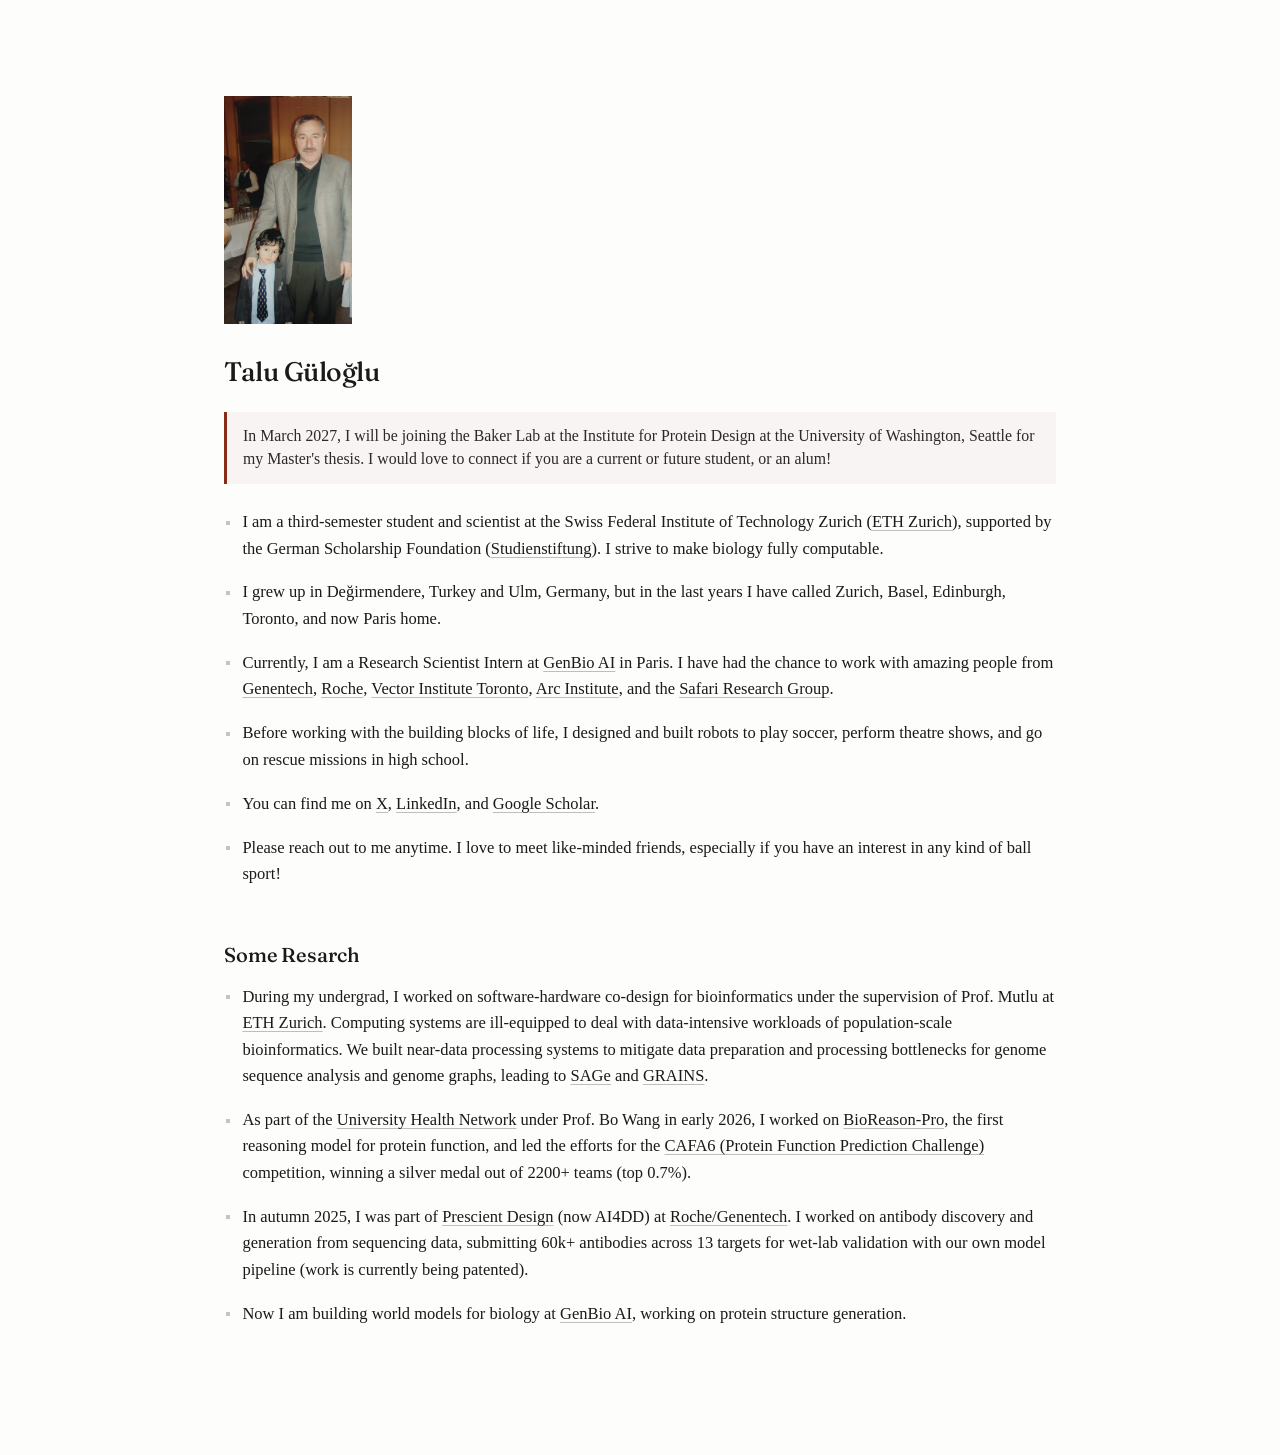
==== index.html @ f1e44e34 "first commit" ====
<!DOCTYPE html>
<html lang="en">
<head>
<meta charset="utf-8">
<meta name="viewport" content="width=device-width, initial-scale=1">
<title>Talu Güloğlu</title>
<meta name="description" content="I'm a computer scientist working on machine learning for proteins.">
<link rel="preconnect" href="https://fonts.googleapis.com">
<link rel="preconnect" href="https://fonts.gstatic.com" crossorigin>
<link href="https://fonts.googleapis.com/css2?family=Fraunces:opsz,wght@9..144,400;9..144,500&display=swap" rel="stylesheet">
<style>
  html{-webkit-text-size-adjust:100%}
  body{
    margin:0 auto;
    max-width:52rem;
    padding:6rem 1.5rem 8rem;
    background:#fdfdfc;
    color:#1a1a18;
    font:400 16.5px/1.6 Charter,"Iowan Old Style","Palatino Linotype",Palatino,"Book Antiqua",Georgia,serif;
    -webkit-font-smoothing:antialiased;
    text-rendering:optimizeLegibility;
  }

  /* The only image on the page. Replace portrait.jpg with a real photo —
     square crop, at least 400×400. Delete this element to lose it entirely. */
  .portrait{
    display:block;
    width:8rem;height:auto;
    height:auto;
    background:#eeeeea;
    margin:0 0 2.1rem;
  }

  /* Headings are sized in em, so they scale off the body text: h1 is 1.62×
     the body, h2 is 1.22×. Change those two numbers to retune the hierarchy. */
  h1,h2{
    font-family:"Fraunces",Charter,Georgia,serif;
    font-optical-sizing:auto;
    font-weight:500;
  }
  h1{
    font-size:1.62em;
    line-height:1.15;
    letter-spacing:-.017em;
    margin:0 0 1.5rem;
  }
  h2{
    font-size:1.22em;
    line-height:1.3;
    letter-spacing:-.006em;
    margin:3.4rem 0 1rem;
  }
  .announcement{
    margin:0 0 1.6rem;
    padding:.8rem 1rem;
    border-left:3px solid #8a2b18;
    background:rgba(138,43,24,.04);
    color:#2a2a26;
    font-size:.96em;
    line-height:1.45;
  }

  ul{margin:0;padding:0;list-style:none}
  li{position:relative;padding-left:1.15rem;margin:0 0 1.1rem}
  li::before{
    content:"";
    position:absolute;left:.15rem;top:.7em;
    width:4px;height:4px;
    background:#c6c5bd;
  }
  li:last-child{margin-bottom:0}
  a{
    color:inherit;
    text-decoration:underline;
    text-decoration-color:rgba(26,26,24,.28);
    text-decoration-thickness:.5px;
    text-underline-offset:3px;
  }
  a:hover{color:#8a2b18;text-decoration-color:#8a2b18}
  a:focus-visible{outline:2px solid #8a2b18;outline-offset:2px}

  @media (max-width:600px){
    body{padding:3.25rem 1.35rem 5rem;font-size:15.75px}
    h2{margin-top:2.9rem}
    .portrait{width:6.5rem;height:auto;margin-bottom:1.65rem}
  }
</style>
</head>
<body>

<img class="portrait" src="portrait.jpg" alt="Portrait of Talu Güloğlu">

<h1>Talu Güloğlu</h1>

<div class="announcement">
  In March 2027, I will be joining the Baker Lab at the Institute for Protein Design at the University of Washington, Seattle for my Master's thesis. I would love to connect if you are a current or future student, or an alum!
</div>

<ul>
  <li>I am a third-semester student and scientist at the Swiss Federal Institute of Technology Zurich (<a href="https://ethz.ch">ETH Zurich</a>), supported by the German Scholarship Foundation (<a href="https://www.studienstiftung.de">Studienstiftung</a>). I strive to make biology fully computable.</li>
  <li>I grew up in Değirmendere, Turkey and Ulm, Germany, but in the last years I have called Zurich, Basel, Edinburgh, Toronto, and now Paris home.</li>
  <li>Currently, I am a Research Scientist Intern at <a href="https://genbio.ai">GenBio AI</a> in Paris. I have had the chance to work with amazing people from <a href="https://www.gene.com">Genentech</a>, <a href="https://www.roche.com">Roche</a>, <a href="https://vectorinstitute.ai">Vector Institute Toronto</a>, <a href="https://arcinstitute.org">Arc Institute</a>, and the <a href="https://safari.ethz.ch">Safari Research Group</a>.</li>
  <li>Before working with the building blocks of life, I designed and built robots to play soccer, perform theatre shows, and go on rescue missions in high school.</li>
  <li>You can find me on <a href="https://x.com/gueloglut">X</a>, <a href="https://www.linkedin.com/in/talu-gueloglu/">LinkedIn</a>, and <a href="https://scholar.google.com/citations?user=eGjn_q0AAAAJ&hl=en">Google Scholar</a>.</li>
  <li>Please reach out to me anytime. I love to meet like-minded friends, especially if you have an interest in any kind of ball sport!</li>
</ul>

<h2>Some Resarch</h2>
<ul>
  <li>During my undergrad, I worked on software-hardware co-design for bioinformatics under the supervision of Prof. Mutlu at <a href="https://ethz.ch">ETH Zurich</a>. Computing systems are ill-equipped to deal with data-intensive workloads of population-scale bioinformatics. We built near-data processing systems to mitigate data preparation and processing bottlenecks for genome sequence analysis and genome graphs, leading to <a href="https://scholar.google.com/scholar?q=SAGe%3A+A+Lightweight+Algorithm-Architecture+Co-Design+for+Mitigating+The+Data+Preparation+Bottleneck+in+Large-Scale+Genome+Sequence+Analysis">SAGe</a> and <a href="https://scholar.google.com/scholar?q=GRAINS%3A+Storage-Aware+Algorithm-Architecture+Co-Design+Enabling+High-Performance+and+Low-Cost+Graph-Based+Genome+Analysis">GRAINS</a>.</li>
  <li>As part of the <a href="https://www.uhn.ca">University Health Network</a> under Prof. Bo Wang in early 2026, I worked on <a href="https://scholar.google.com/scholar?q=BioReason-Pro">BioReason-Pro</a>, the first reasoning model for protein function, and led the efforts for the <a href="https://biofunctionprediction.org">CAFA6 (Protein Function Prediction Challenge)</a> competition, winning a silver medal out of 2200+ teams (top 0.7%).</li>
  <li>In autumn 2025, I was part of <a href="https://www.gene.com">Prescient Design</a> (now AI4DD) at <a href="https://www.gene.com">Roche/Genentech</a>. I worked on antibody discovery and generation from sequencing data, submitting 60k+ antibodies across 13 targets for wet-lab validation with our own model pipeline (work is currently being patented).</li>
  <li>Now I am building world models for biology at <a href="https://genbio.ai">GenBio AI</a>, working on protein structure generation.</li>
</ul>

</body>
</html>
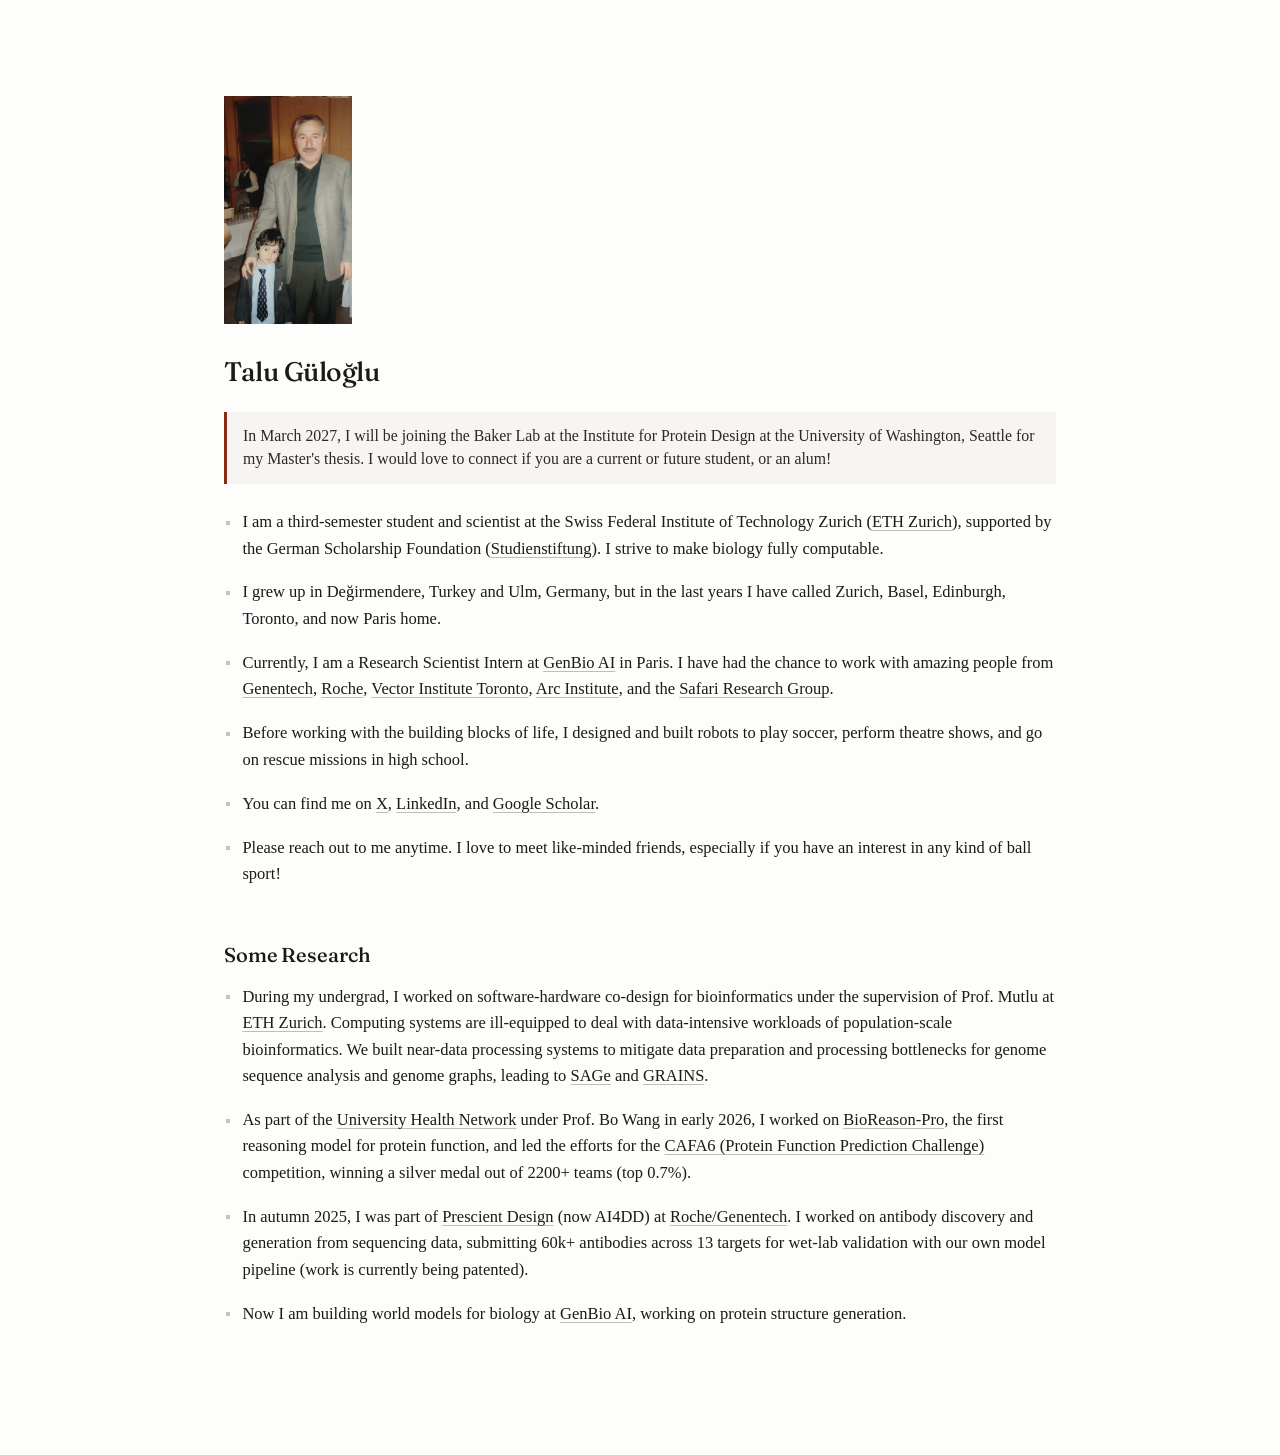
==== commit f6ff49cf: "Fix research heading typo" ====
--- a/index.html
+++ b/index.html
@@ -105,7 +105,7 @@
   <li>Please reach out to me anytime. I love to meet like-minded friends, especially if you have an interest in any kind of ball sport!</li>
 </ul>
 
-<h2>Some Resarch</h2>
+<h2>Some Research</h2>
 <ul>
   <li>During my undergrad, I worked on software-hardware co-design for bioinformatics under the supervision of Prof. Mutlu at <a href="https://ethz.ch">ETH Zurich</a>. Computing systems are ill-equipped to deal with data-intensive workloads of population-scale bioinformatics. We built near-data processing systems to mitigate data preparation and processing bottlenecks for genome sequence analysis and genome graphs, leading to <a href="https://scholar.google.com/scholar?q=SAGe%3A+A+Lightweight+Algorithm-Architecture+Co-Design+for+Mitigating+The+Data+Preparation+Bottleneck+in+Large-Scale+Genome+Sequence+Analysis">SAGe</a> and <a href="https://scholar.google.com/scholar?q=GRAINS%3A+Storage-Aware+Algorithm-Architecture+Co-Design+Enabling+High-Performance+and+Low-Cost+Graph-Based+Genome+Analysis">GRAINS</a>.</li>
   <li>As part of the <a href="https://www.uhn.ca">University Health Network</a> under Prof. Bo Wang in early 2026, I worked on <a href="https://scholar.google.com/scholar?q=BioReason-Pro">BioReason-Pro</a>, the first reasoning model for protein function, and led the efforts for the <a href="https://biofunctionprediction.org">CAFA6 (Protein Function Prediction Challenge)</a> competition, winning a silver medal out of 2200+ teams (top 0.7%).</li>
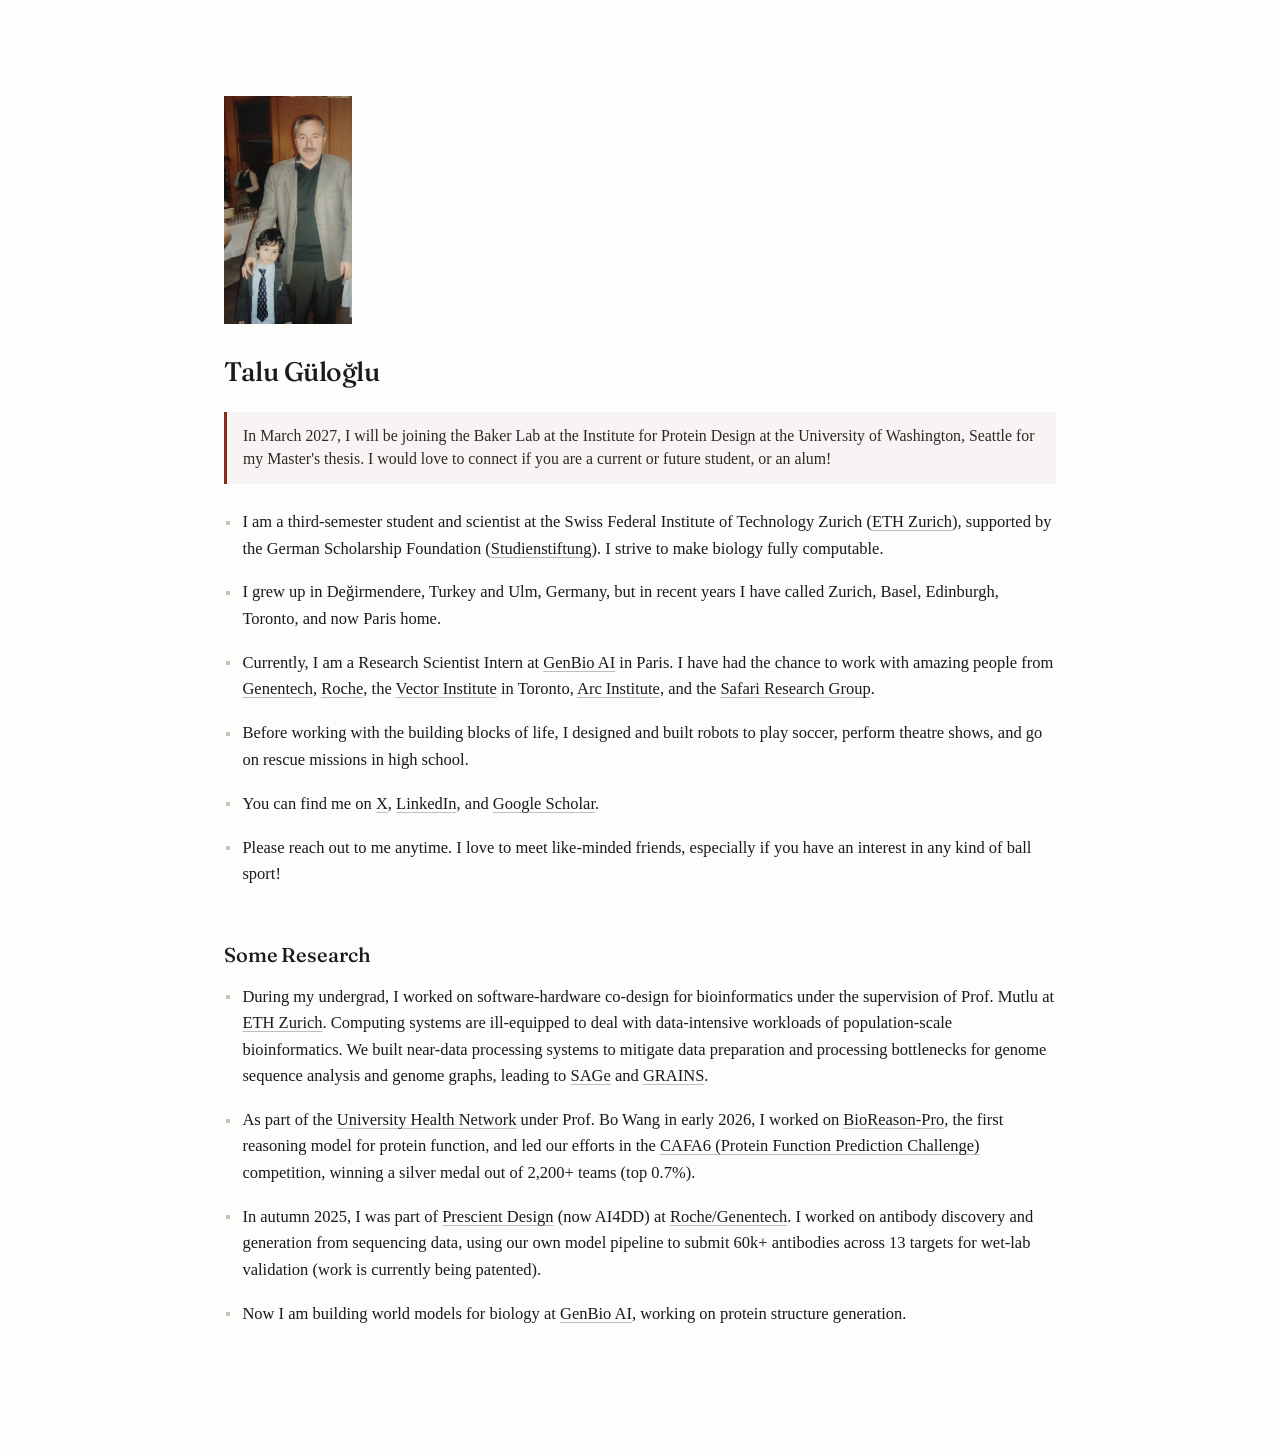
==== commit f5bc6114: "Proofread website copy" ====
--- a/index.html
+++ b/index.html
@@ -98,8 +98,8 @@
 
 <ul>
   <li>I am a third-semester student and scientist at the Swiss Federal Institute of Technology Zurich (<a href="https://ethz.ch">ETH Zurich</a>), supported by the German Scholarship Foundation (<a href="https://www.studienstiftung.de">Studienstiftung</a>). I strive to make biology fully computable.</li>
-  <li>I grew up in Değirmendere, Turkey and Ulm, Germany, but in the last years I have called Zurich, Basel, Edinburgh, Toronto, and now Paris home.</li>
-  <li>Currently, I am a Research Scientist Intern at <a href="https://genbio.ai">GenBio AI</a> in Paris. I have had the chance to work with amazing people from <a href="https://www.gene.com">Genentech</a>, <a href="https://www.roche.com">Roche</a>, <a href="https://vectorinstitute.ai">Vector Institute Toronto</a>, <a href="https://arcinstitute.org">Arc Institute</a>, and the <a href="https://safari.ethz.ch">Safari Research Group</a>.</li>
+  <li>I grew up in Değirmendere, Turkey and Ulm, Germany, but in recent years I have called Zurich, Basel, Edinburgh, Toronto, and now Paris home.</li>
+  <li>Currently, I am a Research Scientist Intern at <a href="https://genbio.ai">GenBio AI</a> in Paris. I have had the chance to work with amazing people from <a href="https://www.gene.com">Genentech</a>, <a href="https://www.roche.com">Roche</a>, the <a href="https://vectorinstitute.ai">Vector Institute</a> in Toronto, <a href="https://arcinstitute.org">Arc Institute</a>, and the <a href="https://safari.ethz.ch">Safari Research Group</a>.</li>
   <li>Before working with the building blocks of life, I designed and built robots to play soccer, perform theatre shows, and go on rescue missions in high school.</li>
   <li>You can find me on <a href="https://x.com/gueloglut">X</a>, <a href="https://www.linkedin.com/in/talu-gueloglu/">LinkedIn</a>, and <a href="https://scholar.google.com/citations?user=eGjn_q0AAAAJ&hl=en">Google Scholar</a>.</li>
   <li>Please reach out to me anytime. I love to meet like-minded friends, especially if you have an interest in any kind of ball sport!</li>
@@ -108,8 +108,8 @@
 <h2>Some Research</h2>
 <ul>
   <li>During my undergrad, I worked on software-hardware co-design for bioinformatics under the supervision of Prof. Mutlu at <a href="https://ethz.ch">ETH Zurich</a>. Computing systems are ill-equipped to deal with data-intensive workloads of population-scale bioinformatics. We built near-data processing systems to mitigate data preparation and processing bottlenecks for genome sequence analysis and genome graphs, leading to <a href="https://scholar.google.com/scholar?q=SAGe%3A+A+Lightweight+Algorithm-Architecture+Co-Design+for+Mitigating+The+Data+Preparation+Bottleneck+in+Large-Scale+Genome+Sequence+Analysis">SAGe</a> and <a href="https://scholar.google.com/scholar?q=GRAINS%3A+Storage-Aware+Algorithm-Architecture+Co-Design+Enabling+High-Performance+and+Low-Cost+Graph-Based+Genome+Analysis">GRAINS</a>.</li>
-  <li>As part of the <a href="https://www.uhn.ca">University Health Network</a> under Prof. Bo Wang in early 2026, I worked on <a href="https://scholar.google.com/scholar?q=BioReason-Pro">BioReason-Pro</a>, the first reasoning model for protein function, and led the efforts for the <a href="https://biofunctionprediction.org">CAFA6 (Protein Function Prediction Challenge)</a> competition, winning a silver medal out of 2200+ teams (top 0.7%).</li>
-  <li>In autumn 2025, I was part of <a href="https://www.gene.com">Prescient Design</a> (now AI4DD) at <a href="https://www.gene.com">Roche/Genentech</a>. I worked on antibody discovery and generation from sequencing data, submitting 60k+ antibodies across 13 targets for wet-lab validation with our own model pipeline (work is currently being patented).</li>
+  <li>As part of the <a href="https://www.uhn.ca">University Health Network</a> under Prof. Bo Wang in early 2026, I worked on <a href="https://scholar.google.com/scholar?q=BioReason-Pro">BioReason-Pro</a>, the first reasoning model for protein function, and led our efforts in the <a href="https://biofunctionprediction.org">CAFA6 (Protein Function Prediction Challenge)</a> competition, winning a silver medal out of 2,200+ teams (top 0.7%).</li>
+  <li>In autumn 2025, I was part of <a href="https://www.gene.com">Prescient Design</a> (now AI4DD) at <a href="https://www.gene.com">Roche/Genentech</a>. I worked on antibody discovery and generation from sequencing data, using our own model pipeline to submit 60k+ antibodies across 13 targets for wet-lab validation (work is currently being patented).</li>
   <li>Now I am building world models for biology at <a href="https://genbio.ai">GenBio AI</a>, working on protein structure generation.</li>
 </ul>
 
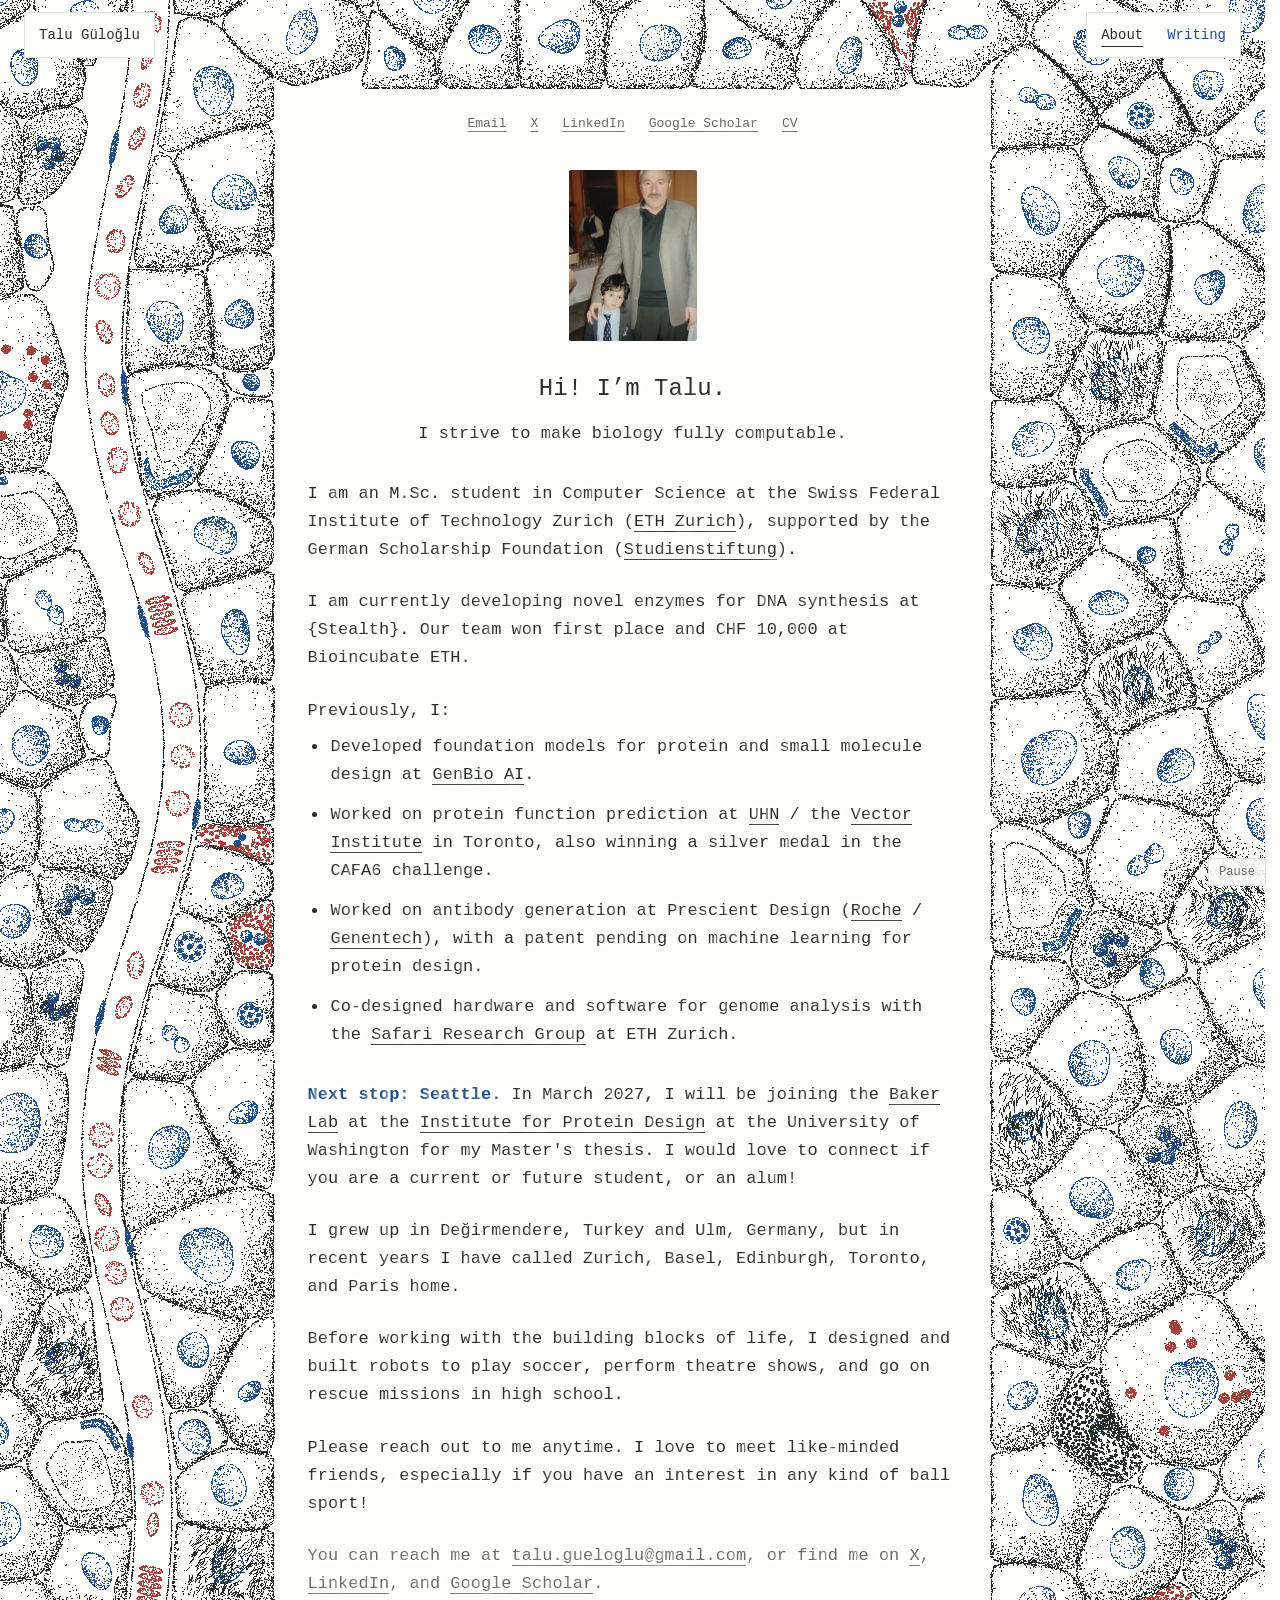
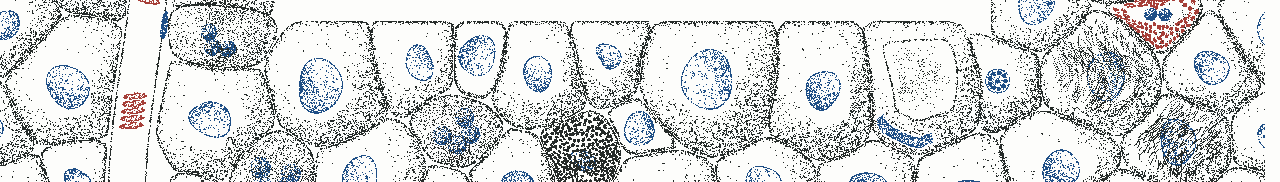
==== commit d0a101da: "Replace homepage with living-tissue site A stippled, animated tissue grows around the text: six tiss" ====
--- a/index.html
+++ b/index.html
@@ -1,117 +1,61 @@
-<!DOCTYPE html>
+<!doctype html>
 <html lang="en">
 <head>
-<meta charset="utf-8">
-<meta name="viewport" content="width=device-width, initial-scale=1">
-<title>Talu Güloğlu</title>
-<meta name="description" content="I'm a computer scientist working on machine learning for proteins.">
-<link rel="preconnect" href="https://fonts.googleapis.com">
-<link rel="preconnect" href="https://fonts.gstatic.com" crossorigin>
-<link href="https://fonts.googleapis.com/css2?family=Fraunces:opsz,wght@9..144,400;9..144,500&display=swap" rel="stylesheet">
-<style>
-  html{-webkit-text-size-adjust:100%}
-  body{
-    margin:0 auto;
-    max-width:52rem;
-    padding:6rem 1.5rem 8rem;
-    background:#fdfdfc;
-    color:#1a1a18;
-    font:400 16.5px/1.6 Charter,"Iowan Old Style","Palatino Linotype",Palatino,"Book Antiqua",Georgia,serif;
-    -webkit-font-smoothing:antialiased;
-    text-rendering:optimizeLegibility;
-  }
-
-  /* The only image on the page. Replace portrait.jpg with a real photo —
-     square crop, at least 400×400. Delete this element to lose it entirely. */
-  .portrait{
-    display:block;
-    width:8rem;height:auto;
-    height:auto;
-    background:#eeeeea;
-    margin:0 0 2.1rem;
-  }
-
-  /* Headings are sized in em, so they scale off the body text: h1 is 1.62×
-     the body, h2 is 1.22×. Change those two numbers to retune the hierarchy. */
-  h1,h2{
-    font-family:"Fraunces",Charter,Georgia,serif;
-    font-optical-sizing:auto;
-    font-weight:500;
-  }
-  h1{
-    font-size:1.62em;
-    line-height:1.15;
-    letter-spacing:-.017em;
-    margin:0 0 1.5rem;
-  }
-  h2{
-    font-size:1.22em;
-    line-height:1.3;
-    letter-spacing:-.006em;
-    margin:3.4rem 0 1rem;
-  }
-  .announcement{
-    margin:0 0 1.6rem;
-    padding:.8rem 1rem;
-    border-left:3px solid #8a2b18;
-    background:rgba(138,43,24,.04);
-    color:#2a2a26;
-    font-size:.96em;
-    line-height:1.45;
-  }
-
-  ul{margin:0;padding:0;list-style:none}
-  li{position:relative;padding-left:1.15rem;margin:0 0 1.1rem}
-  li::before{
-    content:"";
-    position:absolute;left:.15rem;top:.7em;
-    width:4px;height:4px;
-    background:#c6c5bd;
-  }
-  li:last-child{margin-bottom:0}
-  a{
-    color:inherit;
-    text-decoration:underline;
-    text-decoration-color:rgba(26,26,24,.28);
-    text-decoration-thickness:.5px;
-    text-underline-offset:3px;
-  }
-  a:hover{color:#8a2b18;text-decoration-color:#8a2b18}
-  a:focus-visible{outline:2px solid #8a2b18;outline-offset:2px}
-
-  @media (max-width:600px){
-    body{padding:3.25rem 1.35rem 5rem;font-size:15.75px}
-    h2{margin-top:2.9rem}
-    .portrait{width:6.5rem;height:auto;margin-bottom:1.65rem}
-  }
-</style>
+  <meta charset="utf-8">
+  <meta name="viewport" content="width=device-width, initial-scale=1">
+  <meta name="description" content="Talu Güloğlu — working to make biology fully computable. Developing novel enzymes for DNA synthesis and studying at ETH Zurich.">
+  <meta name="theme-color" content="#fdfdfb">
+  <meta name="author" content="Talu Güloğlu">
+  <meta property="og:type" content="profile">
+  <meta property="og:title" content="Talu Güloğlu">
+  <meta property="og:description" content="Developing novel enzymes for DNA synthesis at {Stealth}. Student at ETH Zurich and joining the Baker Lab in 2027.">
+  <meta name="twitter:card" content="summary">
+  <meta name="twitter:site" content="@gueloglut">
+  <title>Talu Güloğlu</title>
+  <link rel="icon" href="favicon.svg" type="image/svg+xml">
+  <link rel="preload" href="portrait-256.webp" as="image" type="image/webp">
+  <script type="application/ld+json">{"@context":"https://schema.org","@type":"Person","name":"Talu Güloğlu","description":"Developing novel enzymes for DNA synthesis. Working to make biology fully computable.","affiliation":[{"@type":"CollegeOrUniversity","name":"ETH Zurich"}],"sameAs":["https://x.com/gueloglut","https://www.linkedin.com/in/talu-gueloglu/","https://scholar.google.com/citations?user=eGjn_q0AAAAJ"]}</script>
+  <link rel="stylesheet" href="tissue.css?v=20261120">
 </head>
 <body>
-
-<img class="portrait" src="portrait.jpg" alt="Portrait of Talu Güloğlu">
-
-<h1>Talu Güloğlu</h1>
-
-<div class="announcement">
-  In March 2027, I will be joining the Baker Lab at the Institute for Protein Design at the University of Washington, Seattle for my Master's thesis. I would love to connect if you are a current or future student, or an alum!
-</div>
-
-<ul>
-  <li>I am a third-semester student and scientist at the Swiss Federal Institute of Technology Zurich (<a href="https://ethz.ch">ETH Zurich</a>), supported by the German Scholarship Foundation (<a href="https://www.studienstiftung.de">Studienstiftung</a>). I strive to make biology fully computable.</li>
-  <li>I grew up in Değirmendere, Turkey and Ulm, Germany, but in recent years I have called Zurich, Basel, Edinburgh, Toronto, and now Paris home.</li>
-  <li>Currently, I am a Research Scientist Intern at <a href="https://genbio.ai">GenBio AI</a> in Paris. I have had the chance to work with amazing people from <a href="https://www.gene.com">Genentech</a>, <a href="https://www.roche.com">Roche</a>, the <a href="https://vectorinstitute.ai">Vector Institute</a> in Toronto, <a href="https://arcinstitute.org">Arc Institute</a>, and the <a href="https://safari.ethz.ch">Safari Research Group</a>.</li>
-  <li>Before working with the building blocks of life, I designed and built robots to play soccer, perform theatre shows, and go on rescue missions in high school.</li>
-  <li>You can find me on <a href="https://x.com/gueloglut">X</a>, <a href="https://www.linkedin.com/in/talu-gueloglu/">LinkedIn</a>, and <a href="https://scholar.google.com/citations?user=eGjn_q0AAAAJ&hl=en">Google Scholar</a>.</li>
-  <li>Please reach out to me anytime. I love to meet like-minded friends, especially if you have an interest in any kind of ball sport!</li>
-</ul>
-
-<h2>Some Research</h2>
-<ul>
-  <li>During my undergrad, I worked on software-hardware co-design for bioinformatics under the supervision of Prof. Mutlu at <a href="https://ethz.ch">ETH Zurich</a>. Computing systems are ill-equipped to deal with data-intensive workloads of population-scale bioinformatics. We built near-data processing systems to mitigate data preparation and processing bottlenecks for genome sequence analysis and genome graphs, leading to <a href="https://scholar.google.com/scholar?q=SAGe%3A+A+Lightweight+Algorithm-Architecture+Co-Design+for+Mitigating+The+Data+Preparation+Bottleneck+in+Large-Scale+Genome+Sequence+Analysis">SAGe</a> and <a href="https://scholar.google.com/scholar?q=GRAINS%3A+Storage-Aware+Algorithm-Architecture+Co-Design+Enabling+High-Performance+and+Low-Cost+Graph-Based+Genome+Analysis">GRAINS</a>.</li>
-  <li>As part of the <a href="https://www.uhn.ca">University Health Network</a> under Prof. Bo Wang in early 2026, I worked on <a href="https://scholar.google.com/scholar?q=BioReason-Pro">BioReason-Pro</a>, the first reasoning model for protein function, and led our efforts in the <a href="https://biofunctionprediction.org">CAFA6 (Protein Function Prediction Challenge)</a> competition, winning a silver medal out of 2,200+ teams (top 0.7%).</li>
-  <li>In autumn 2025, I was part of <a href="https://www.gene.com">Prescient Design</a> (now AI4DD) at <a href="https://www.gene.com">Roche/Genentech</a>. I worked on antibody discovery and generation from sequencing data, using our own model pipeline to submit 60k+ antibodies across 13 targets for wet-lab validation (work is currently being patented).</li>
-  <li>Now I am building world models for biology at <a href="https://genbio.ai">GenBio AI</a>, working on protein structure generation.</li>
-</ul>
-
+<div class="sheet"><canvas role="img" aria-label="A stippled drawing of tightly packed cells forming a tissue"></canvas></div>
+<header class="masthead">
+  <a class="site-name" href="index.html">Talu Güloğlu</a>
+  <nav aria-label="Main navigation">
+    <a href="index.html" aria-current="page">About</a>
+    <a class="writing-link" href="blogs/">Writing</a>
+  </nav>
+</header>
+<main id="text"><div class="panel">
+  <nav class="socials" aria-label="Contact, social profiles and CV">
+<a href="mailto:talu.gueloglu@gmail.com">Email</a>
+    <a href="https://x.com/gueloglut" rel="me">X</a>
+    <a href="https://www.linkedin.com/in/talu-gueloglu/" rel="me">LinkedIn</a>
+    <a href="https://scholar.google.com/citations?user=eGjn_q0AAAAJ&amp;hl=en" rel="me">Google Scholar</a>
+    <a href="talu-gueloglu-cv.pdf" type="application/pdf" target="_blank" rel="noopener" aria-label="CV (PDF, opens in a new tab)">CV</a>
+  
+  </nav>
+  <p class="portrait-wrap"><picture><source srcset="portrait-256.webp" type="image/webp"><img class="portrait" src="portrait-256.jpg" alt="Talu as a child, standing beside an adult" width="128" height="171" fetchpriority="high"></picture></p>
+  <h1>Hi! I’m Talu.</h1>
+  <p class="tagline">I strive to make biology fully computable.</p>
+  <p>I am an M.Sc. student in Computer Science at the Swiss Federal Institute of Technology Zurich (<a href="https://ethz.ch">ETH Zurich</a>), supported by the German Scholarship Foundation (<a href="https://www.studienstiftung.de">Studienstiftung</a>).</p>
+  <p>I am currently developing novel enzymes for DNA synthesis at {Stealth}. Our team won first place and CHF 10,000 at Bioincubate ETH.</p>
+  <p class="previous-intro">Previously, I:</p>
+  <ul class="experience">
+    <li>Developed foundation models for protein and small molecule design at <a href="https://genbio.ai/">GenBio AI</a>.</li>
+    <li>Worked on protein function prediction at <a href="https://www.uhn.ca/">UHN</a> / the <a href="https://vectorinstitute.ai/">Vector Institute</a> in Toronto, also winning a silver medal in the CAFA6 challenge.</li>
+    <li>Worked on antibody generation at Prescient Design (<a href="https://www.roche.com">Roche</a> / <a href="https://www.gene.com">Genentech</a>), with a patent pending on machine learning for protein design.</li>
+    <li>Co-designed hardware and software for genome analysis with the <a href="https://safari.ethz.ch">Safari Research Group</a> at ETH Zurich.</li>
+  </ul>
+  <p class="announcement"><strong>Next stop: Seattle.</strong> In March 2027, I will be joining the <a href="https://www.bakerlab.org">Baker Lab</a> at the <a href="https://www.ipd.uw.edu">Institute for Protein Design</a> at the University of Washington for my Master's thesis. I would love to connect if you are a current or future student, or an alum!</p>
+  <p>I grew up in Değirmendere, Turkey and Ulm, Germany, but in recent years I have called Zurich, Basel, Edinburgh, Toronto, and Paris home.</p>
+  <p>Before working with the building blocks of life, I designed and built robots to play soccer, perform theatre shows, and go on rescue missions in high school.</p>
+  <p>Please reach out to me anytime. I love to meet like-minded friends, especially if you have an interest in any kind of ball sport!</p>
+  <p class="contact">You can reach me at <a href="mailto:talu.gueloglu@gmail.com">talu.gueloglu@gmail.com</a>, or find me on <a href="https://x.com/gueloglut">X</a>, <a href="https://www.linkedin.com/in/talu-gueloglu/">LinkedIn</a>, and <a href="https://scholar.google.com/citations?user=eGjn_q0AAAAJ&amp;hl=en">Google Scholar</a>.</p>
+</div></main>
+<div class="dock"><button class="motion" type="button" aria-pressed="false">Pause</button></div>
+<script src="effects.js?v=20261120"></script>
+<script src="tissue.js?v=20261120"></script>
+<script src="navigation.js?v=20261120"></script>
 </body>
 </html>
--- a/tissue.css
+++ b/tissue.css
@@ -0,0 +1,78 @@
+:root{
+    --paper:#fdfdfb;--dot-ink:#262b29;--dot-dna:#1f4f86;--dot-lyso:#a63f38;--text:#272e2a;--muted:#646c62;--line:#dfe4dc;--button:rgb(253 253 251 / .9);--accent:#1f4f86;
+    --mono:ui-monospace,'SFMono-Regular','SF Mono',Menlo,Consolas,'Liberation Mono',monospace;
+    color-scheme:light;box-sizing:border-box;padding-top:env(safe-area-inset-top,0px);padding-bottom:env(safe-area-inset-bottom,0px);
+  }
+  @media (prefers-color-scheme:dark){:root:not([data-theme="light"]){--paper:#151716;--dot-ink:#dcdfd8;--dot-dna:#8db3ea;--dot-lyso:#e8897f;--text:#e3e6df;--muted:#a2aa9e;--line:#2d322e;--button:rgb(21 23 22 / .86);--accent:#8db3ea;color-scheme:dark}}
+  :root[data-theme="dark"]{--paper:#151716;--dot-ink:#dcdfd8;--dot-dna:#8db3ea;--dot-lyso:#e8897f;--text:#e3e6df;--muted:#a2aa9e;--line:#2d322e;--button:rgb(21 23 22 / .86);--accent:#8db3ea;color-scheme:dark}
+  html{scroll-padding-top:env(safe-area-inset-top,0px);scrollbar-gutter:stable}
+  body{position:relative;margin:0;min-height:100vh;min-height:100dvh;background:var(--paper);color:var(--text);font-family:var(--mono)}
+  /* The drawing lies in the page and scrolls with it, so it can never slip against the text. */
+  .sheet{position:absolute;inset:0;overflow:hidden}
+  canvas{position:absolute;left:0;top:0;width:100%;display:block}
+  .portrait-wrap{text-align:center;margin:0 0 32px}.portrait{display:inline-block;width:128px;height:171px;object-fit:cover;border-radius:2px;vertical-align:top}
+  .announcement strong{color:var(--dot-dna);font-weight:600}.contact{color:var(--muted)}
+  main{position:relative;z-index:1;max-width:650px;margin:0 auto;padding:32px 28px 160px;transition:opacity .5s;
+    text-shadow:0 0 1px var(--paper),0 0 2px var(--paper),0 0 2px var(--paper),0 0 4px var(--paper),0 0 4px var(--paper),0 0 7px var(--paper),0 0 7px var(--paper),0 0 11px var(--paper),0 0 16px var(--paper)}
+  .masthead{position:relative;z-index:1;display:flex;align-items:center;justify-content:space-between;gap:24px;margin:0;padding:12px 24px;font-size:14px;line-height:1.5}
+  .masthead nav{display:flex;gap:24px;padding:0 14px;border:1px solid var(--line);background:var(--paper)}
+  .masthead a{display:inline-flex;align-items:center;min-height:44px;box-sizing:border-box;border-bottom:0}
+  .masthead .site-name{white-space:nowrap;min-height:46px;padding:0 14px;border:1px solid var(--line);background:var(--paper)}
+  .masthead .writing-link{color:var(--accent)}
+  .masthead nav a[aria-current]{text-decoration:underline;text-decoration-thickness:1px;text-underline-offset:7px}
+  .masthead a:hover{color:var(--accent)}
+  .masthead a:focus-visible{outline:2px solid var(--accent);outline-offset:4px}
+  @media(max-width:520px){.masthead{gap:12px;padding:8px 16px;font-size:12px}.masthead nav{gap:18px;padding:0 10px}.masthead .site-name{padding:0 10px}}
+  .socials{display:flex;justify-content:center;align-items:center;flex-wrap:wrap;column-gap:24px;row-gap:8px;margin:0 0 24px;font-size:13px;line-height:1.5;color:var(--muted)}
+  .socials a{display:inline-flex;align-items:center;min-height:44px;border-bottom:0;text-decoration:underline;text-decoration-thickness:1px;text-underline-offset:4px}
+  .socials a:hover{color:var(--accent)}
+  .socials a[aria-current="page"]{color:var(--text);text-decoration:none}
+  .socials a:focus-visible{outline:2px solid var(--accent);outline-offset:4px;border-radius:2px}
+  h1{font-weight:400;font-size:24px;line-height:1.3;text-align:center;margin:0 0 16px}
+  .tagline{text-align:center;margin:0 0 32px}
+  p{font-size:17px;line-height:1.65;margin:0 0 24px}
+  .previous-intro{margin-bottom:8px}
+  .experience{font-size:17px;line-height:1.65;margin:0 0 32px;padding-left:1.2em}
+  .experience li{padding-left:.15em;margin-bottom:12px}
+  .experience li:last-child{margin-bottom:0}
+  @media(max-width:600px){.experience{font-size:16px;line-height:1.7}}
+  a{color:inherit;text-decoration:none;border-bottom:1px solid currentColor}
+  /* The DNA letters */
+  .dna-letter{position:relative}
+  .dna-letter.is-flipping>.letter-original{opacity:0}
+  .dna-replacement{position:absolute;inset:0;pointer-events:none;user-select:none;font:inherit;letter-spacing:0;perspective:400px}
+  .dna-turn{position:absolute;inset:0;display:flex;align-items:center;justify-content:center;font:inherit;transform-origin:center;will-change:transform}
+  @media (max-width:600px){main{padding:32px 22px 120px}p{font-size:16px;line-height:1.7}}
+  /* On narrow screens, room at the sides for a band of tissue to frame the text. */
+  @media (max-width:700px){main{padding-left:44px;padding-right:44px}}
+  .dock{position:fixed;z-index:2;right:calc(14px + env(safe-area-inset-right,0px));bottom:calc(14px + env(safe-area-inset-bottom,0px));display:flex;gap:6px}
+  .dock button{font:12px/1 var(--mono);color:var(--muted);background:var(--button);border:1px solid var(--line);border-radius:3px;padding:7px 10px;cursor:pointer}
+  .dock button:hover{color:var(--accent);border-color:var(--accent)}.dock button:focus-visible{outline:2px solid var(--accent);outline-offset:2px}
+  .dock button[aria-pressed="true"]{color:var(--accent);border-color:var(--accent)}
+  /* On a phone the buttons sit at the end of the page, in the band of tissue, not over the text. */
+  @media (max-width:700px){body{position:relative}.dock{position:absolute;right:50%;transform:translateX(50%);bottom:calc(18px + env(safe-area-inset-bottom,0px));width:max-content}.dock button{font-size:13px;padding:11px 13px}}
+  canvas{transition:opacity .65s ease}
+  .writing canvas{opacity:.55}
+  .writing .tagline{color:var(--muted);font-size:15px}
+  .post-list{list-style:none;padding:0;margin:0;display:grid;gap:24px}
+  .post-list li{--card-tint:#7c9b85;position:relative;padding:24px;border:1px solid color-mix(in srgb,var(--card-tint) 36%,var(--paper));border-radius:2px;background:color-mix(in srgb,var(--paper) 93%,var(--card-tint));box-shadow:0 7px 18px -12px color-mix(in srgb,var(--text) 28%,transparent);transition:transform .4s cubic-bezier(.2,.8,.2,1),box-shadow .4s ease;text-shadow:none}
+  .post-list li:nth-child(2){--card-tint:#b29771}
+  .post-list li:nth-child(3){--card-tint:#8b87ae}
+  .post-list li:hover,.post-list li:focus-within{transform:translateY(-2px);box-shadow:0 12px 25px -13px color-mix(in srgb,var(--text) 28%,transparent)}
+  .post-list li:focus-within{outline:2px solid var(--accent);outline-offset:4px}
+  .post-list .post-kind{border-bottom:1px solid color-mix(in srgb,var(--card-tint) 25%,var(--paper));padding-bottom:12px;margin-bottom:16px;letter-spacing:.04em}
+  .post-kind,.post-meta{color:var(--muted);font-size:12px;line-height:1.6;margin:0 0 10px}
+  .post-list h2{font-size:21px;line-height:1.45;font-weight:400;margin:0 0 16px}
+  .post-list h2 a{border-bottom:0;text-decoration:none}
+  .post-list h2 a::after{content:'';position:absolute;inset:0}
+  .post-list h2 a:hover{color:var(--accent)}
+  .post-list p:last-child{margin-bottom:0}
+  .post-title{text-align:left;font-size:30px;line-height:1.3;margin:16px 0 18px;overflow-wrap:anywhere}
+  .sample-note{font-size:13px;color:var(--muted);margin-bottom:32px}
+  .writing-tagline{margin-bottom:16px}
+  .writing-note{text-align:center}
+  .post-body h2{font-size:21px;line-height:1.5;font-weight:400;margin:34px 0 16px}
+  .post-footer{margin-top:40px;padding-top:22px;border-top:1px solid var(--line)}
+  @media(max-width:600px){.post-title{font-size:25px}.post-list h2,.post-body h2{font-size:19px}}
+  @media(max-width:600px){.post-list li{padding:20px}.post-list{gap:24px}}
+  @media(prefers-reduced-motion:reduce){canvas,.post-list li{transition:none}.post-list li,.post-list li:hover,.post-list li:focus-within{transform:none}}
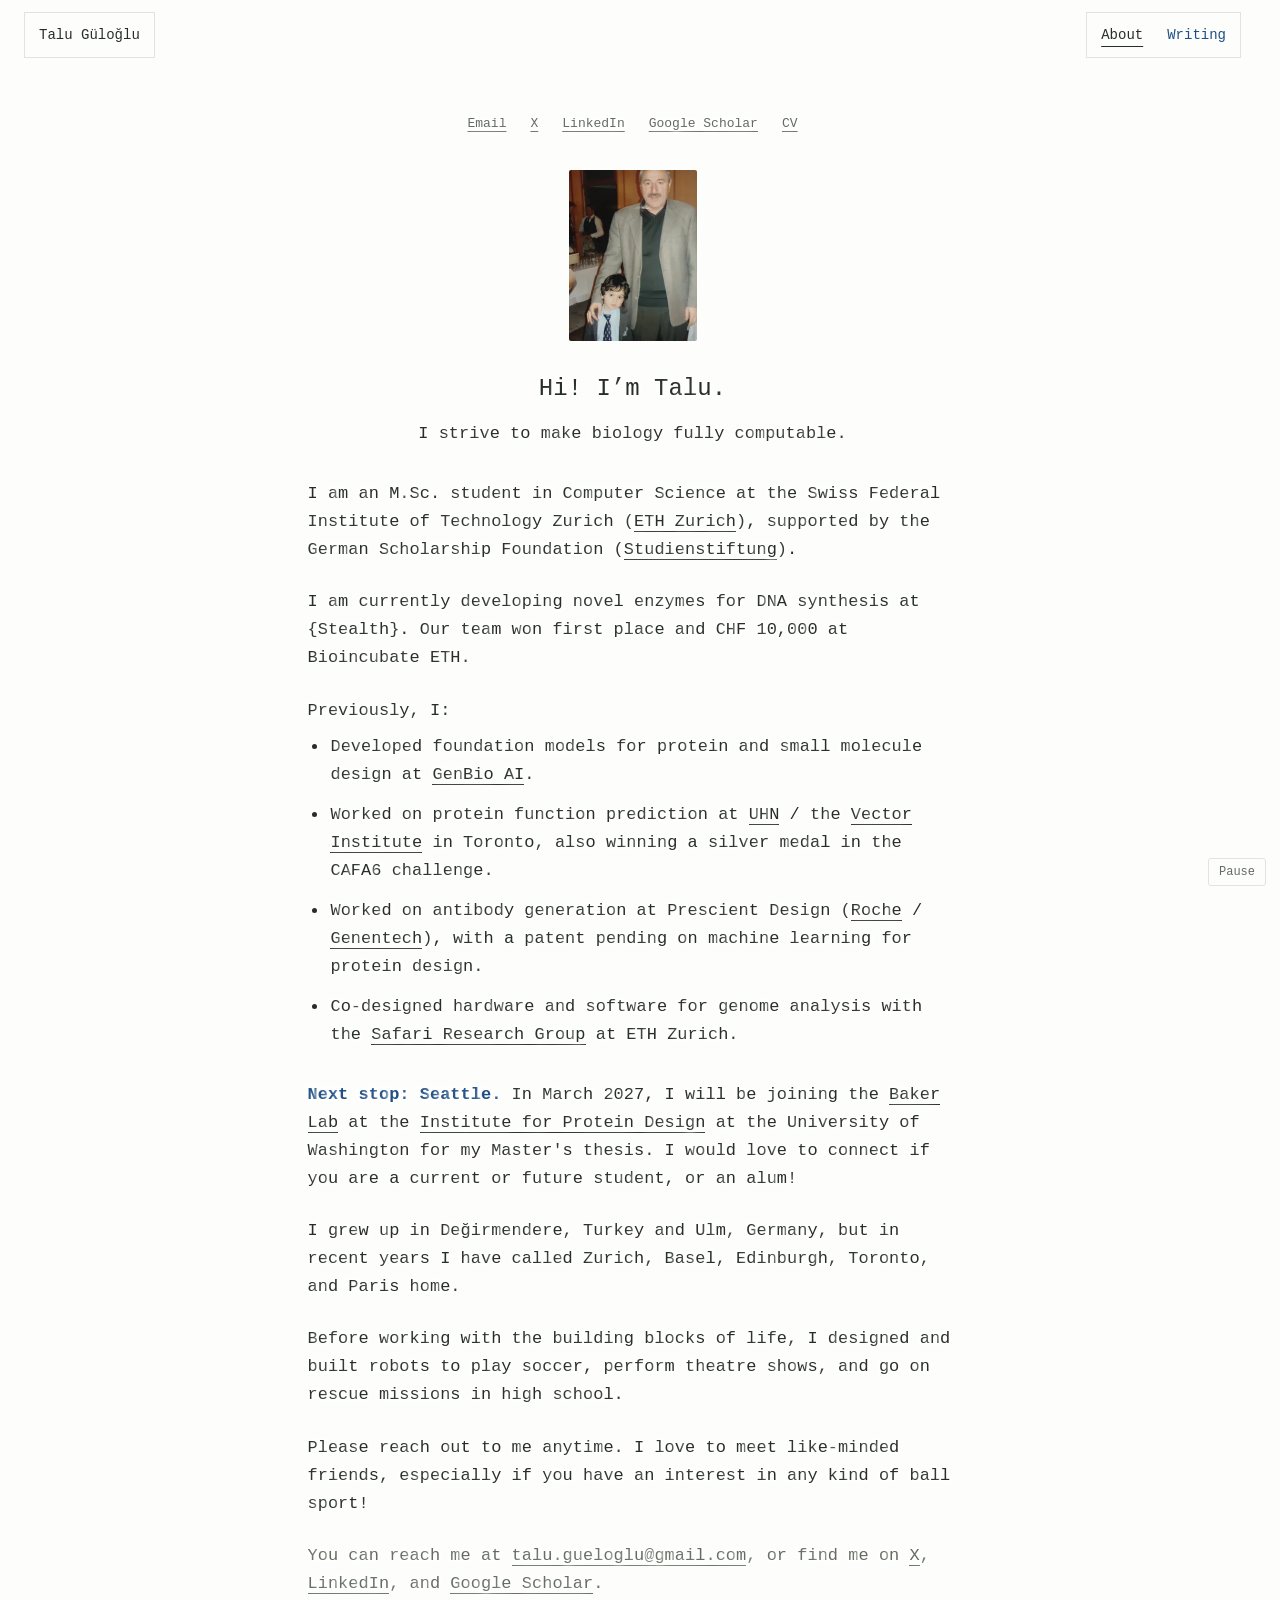
==== commit 445a6275: "Make the tissue lighter to run and stop the freeze on load - Simulate cells only near the screen, an" ====
--- a/index.html
+++ b/index.html
@@ -15,7 +15,7 @@
   <link rel="icon" href="favicon.svg" type="image/svg+xml">
   <link rel="preload" href="portrait-256.webp" as="image" type="image/webp">
   <script type="application/ld+json">{"@context":"https://schema.org","@type":"Person","name":"Talu Güloğlu","description":"Developing novel enzymes for DNA synthesis. Working to make biology fully computable.","affiliation":[{"@type":"CollegeOrUniversity","name":"ETH Zurich"}],"sameAs":["https://x.com/gueloglut","https://www.linkedin.com/in/talu-gueloglu/","https://scholar.google.com/citations?user=eGjn_q0AAAAJ"]}</script>
-  <link rel="stylesheet" href="tissue.css?v=20261120">
+  <link rel="stylesheet" href="tissue.css?v=20261121">
 </head>
 <body>
 <div class="sheet"><canvas role="img" aria-label="A stippled drawing of tightly packed cells forming a tissue"></canvas></div>
@@ -54,8 +54,8 @@
   <p class="contact">You can reach me at <a href="mailto:talu.gueloglu@gmail.com">talu.gueloglu@gmail.com</a>, or find me on <a href="https://x.com/gueloglut">X</a>, <a href="https://www.linkedin.com/in/talu-gueloglu/">LinkedIn</a>, and <a href="https://scholar.google.com/citations?user=eGjn_q0AAAAJ&amp;hl=en">Google Scholar</a>.</p>
 </div></main>
 <div class="dock"><button class="motion" type="button" aria-pressed="false">Pause</button></div>
-<script src="effects.js?v=20261120"></script>
-<script src="tissue.js?v=20261120"></script>
-<script src="navigation.js?v=20261120"></script>
+<script src="effects.js?v=20261121"></script>
+<script src="tissue.js?v=20261121"></script>
+<script src="navigation.js?v=20261121"></script>
 </body>
 </html>
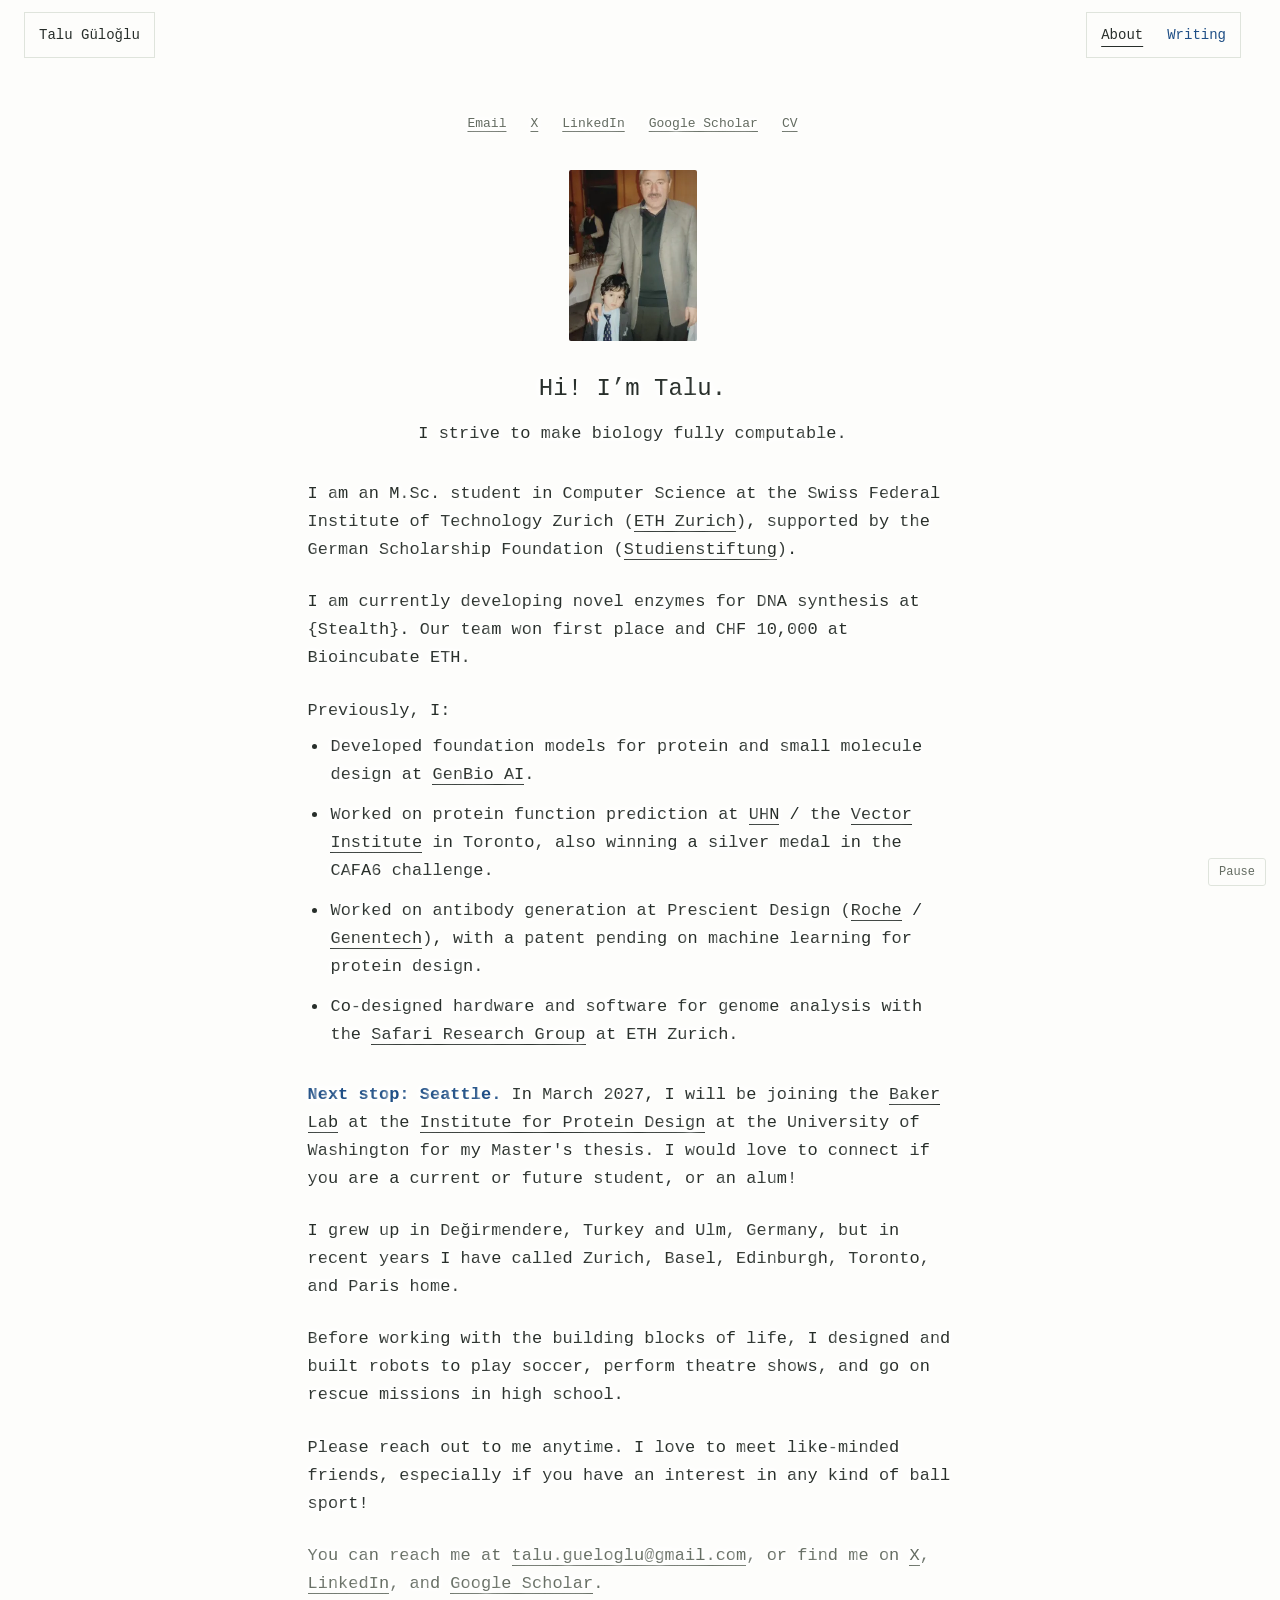
==== commit e55d98cb: "Polish Writing tab card layout, typography, and tissue bottom clearance" ====
--- a/index.html
+++ b/index.html
@@ -15,7 +15,7 @@
   <link rel="icon" href="favicon.svg" type="image/svg+xml">
   <link rel="preload" href="portrait-256.webp" as="image" type="image/webp">
   <script type="application/ld+json">{"@context":"https://schema.org","@type":"Person","name":"Talu Güloğlu","description":"Developing novel enzymes for DNA synthesis. Working to make biology fully computable.","affiliation":[{"@type":"CollegeOrUniversity","name":"ETH Zurich"}],"sameAs":["https://x.com/gueloglut","https://www.linkedin.com/in/talu-gueloglu/","https://scholar.google.com/citations?user=eGjn_q0AAAAJ"]}</script>
-  <link rel="stylesheet" href="tissue.css?v=20261121">
+  <link rel="stylesheet" href="tissue.css?v=20261124">
 </head>
 <body>
 <div class="sheet"><canvas role="img" aria-label="A stippled drawing of tightly packed cells forming a tissue"></canvas></div>
@@ -54,8 +54,8 @@
   <p class="contact">You can reach me at <a href="mailto:talu.gueloglu@gmail.com">talu.gueloglu@gmail.com</a>, or find me on <a href="https://x.com/gueloglut">X</a>, <a href="https://www.linkedin.com/in/talu-gueloglu/">LinkedIn</a>, and <a href="https://scholar.google.com/citations?user=eGjn_q0AAAAJ&amp;hl=en">Google Scholar</a>.</p>
 </div></main>
 <div class="dock"><button class="motion" type="button" aria-pressed="false">Pause</button></div>
-<script src="effects.js?v=20261121"></script>
-<script src="tissue.js?v=20261121"></script>
-<script src="navigation.js?v=20261121"></script>
+<script src="effects.js?v=20261124"></script>
+<script src="tissue.js?v=20261124"></script>
+<script src="navigation.js?v=20261124"></script>
 </body>
 </html>
--- a/tissue.css
+++ b/tissue.css
@@ -54,22 +54,25 @@
   canvas{transition:opacity .65s ease}
   .writing canvas{opacity:.55}
   .writing .tagline{color:var(--muted);font-size:15px}
-  .post-list{list-style:none;padding:0;margin:0;display:grid;gap:24px}
-  .post-list li{--card-tint:#7c9b85;position:relative;padding:24px;border:1px solid color-mix(in srgb,var(--card-tint) 36%,var(--paper));border-radius:2px;background:color-mix(in srgb,var(--paper) 93%,var(--card-tint));box-shadow:0 7px 18px -12px color-mix(in srgb,var(--text) 28%,transparent);transition:transform .4s cubic-bezier(.2,.8,.2,1),box-shadow .4s ease;text-shadow:none}
+  .post-list{list-style:none;padding:0;margin:0;display:grid;gap:20px}
+  .post-list li{--card-tint:#7c9b85;position:relative;padding:20px 24px 22px;border:1px solid color-mix(in srgb,var(--card-tint) 32%,var(--paper));border-radius:3px;background:color-mix(in srgb,var(--paper) 95%,var(--card-tint));box-shadow:0 6px 16px -12px color-mix(in srgb,var(--text) 26%,transparent);transition:transform .3s cubic-bezier(.2,.8,.2,1),box-shadow .3s ease,border-color .3s ease;text-shadow:none}
   .post-list li:nth-child(2){--card-tint:#b29771}
   .post-list li:nth-child(3){--card-tint:#8b87ae}
-  .post-list li:hover,.post-list li:focus-within{transform:translateY(-2px);box-shadow:0 12px 25px -13px color-mix(in srgb,var(--text) 28%,transparent)}
+  .post-list li:hover,.post-list li:focus-within{transform:translateY(-2px);border-color:color-mix(in srgb,var(--accent) 42%,var(--paper));box-shadow:0 12px 24px -14px color-mix(in srgb,var(--text) 28%,transparent)}
   .post-list li:focus-within{outline:2px solid var(--accent);outline-offset:4px}
-  .post-list .post-kind{border-bottom:1px solid color-mix(in srgb,var(--card-tint) 25%,var(--paper));padding-bottom:12px;margin-bottom:16px;letter-spacing:.04em}
-  .post-kind,.post-meta{color:var(--muted);font-size:12px;line-height:1.6;margin:0 0 10px}
-  .post-list h2{font-size:21px;line-height:1.45;font-weight:400;margin:0 0 16px}
-  .post-list h2 a{border-bottom:0;text-decoration:none}
+  .post-list .post-kind{display:flex;align-items:center;justify-content:space-between;gap:12px;border-bottom:1px solid color-mix(in srgb,var(--card-tint) 22%,var(--paper));padding-bottom:10px;margin:0 0 14px;letter-spacing:.03em}
+  .post-list .post-arrow{color:var(--muted);transition:transform .25s ease,color .25s ease}
+  .post-list li:hover .post-arrow{color:var(--accent);transform:translate(2px,-2px)}
+  .post-kind,.post-meta{color:var(--muted);font-size:12px;line-height:1.5;margin:0 0 10px}
+  .post-list h2{font-size:20px;line-height:1.35;font-weight:500;margin:0 0 10px}
+  .post-list h2 a{border-bottom:0;text-decoration:none;transition:color .2s ease}
   .post-list h2 a::after{content:'';position:absolute;inset:0}
-  .post-list h2 a:hover{color:var(--accent)}
+  .post-list li:hover h2 a{color:var(--accent)}
+  .post-list .post-desc{font-size:14.5px;line-height:1.65;color:var(--muted);margin:0}
   .post-list p:last-child{margin-bottom:0}
   .post-title{text-align:left;font-size:30px;line-height:1.3;margin:16px 0 18px;overflow-wrap:anywhere}
   .sample-note{font-size:13px;color:var(--muted);margin-bottom:32px}
-  .writing-tagline{margin-bottom:16px}
+  .writing-tagline{margin-bottom:32px}
   .writing-note{text-align:center}
   .post-body h2{font-size:21px;line-height:1.5;font-weight:400;margin:34px 0 16px}
   .post-footer{margin-top:40px;padding-top:22px;border-top:1px solid var(--line)}
